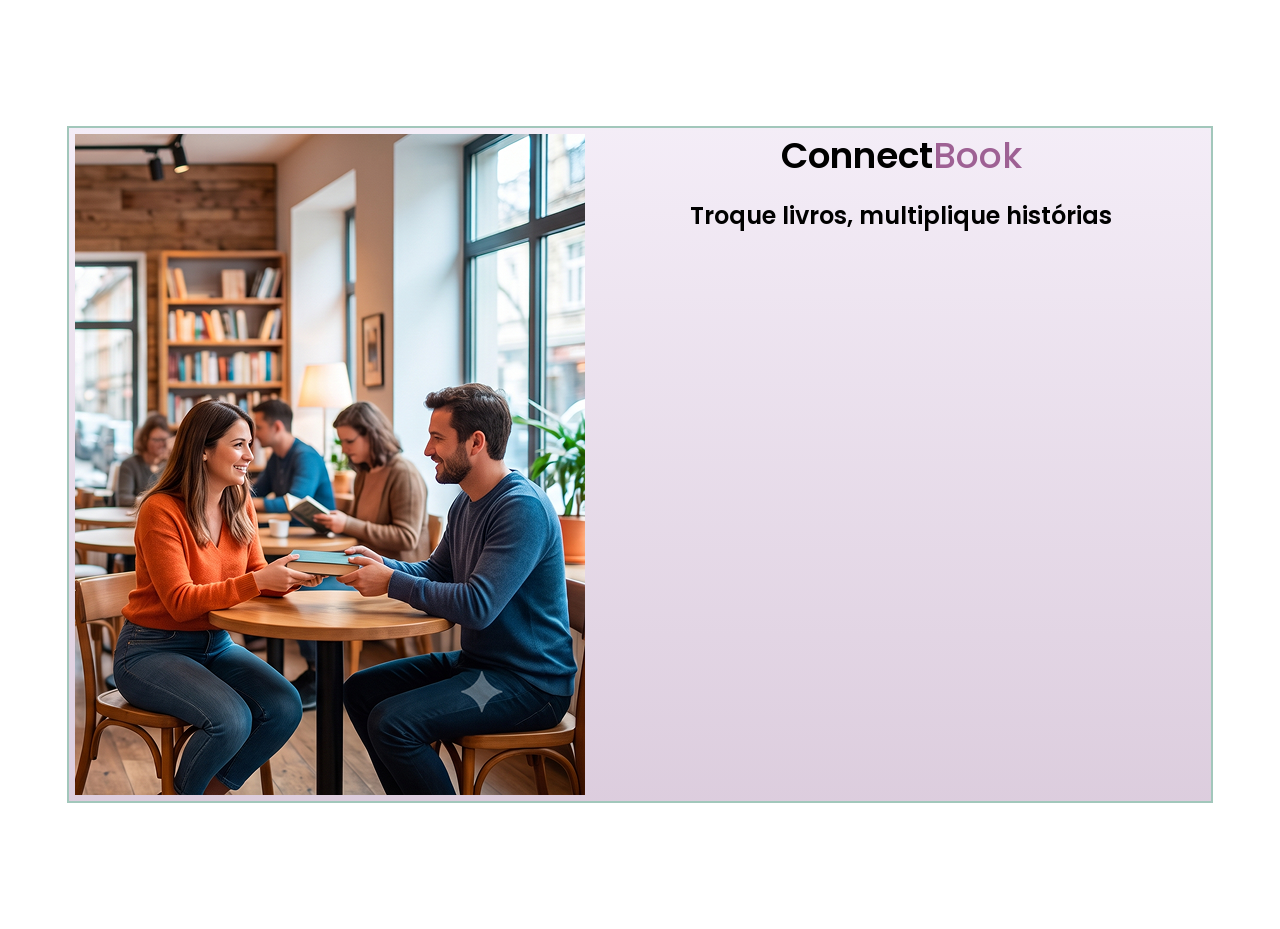
==== login.html @ b801f3ab "login" ====
<!DOCTYPE html>
<html lang="pt-br">
<head>
    <meta charset="UTF-8">
    <meta name="viewport" content="width=device-width, initial-scale=1.0">
    <link rel="stylesheet" href="login.css">
    <title>Área de Login</title>
</head>
<body>

    <main>

         <section class="sessao-imagem">
            <img src="img/tela-login (1).png" alt="Casal Numa Livraria">
         </section>

         <section class="sessao-login">
            <div class="area-titulo">
                <h1>Connect<span>Book</span></h1>
                <h2>Troque livros, multiplique histórias</h2>

            </div>

         </section>
    </main>
    
</body>
</html>
---- login.css ----
@import url(style.css);

main{
    width: 1142px;
    height: 673px;
    border: 2px solid #a2c7bb;
    margin: 14vh auto;
    background-image: linear-gradient(rgb(218, 195, 229, 30%), rgb(140, 90, 145, 30%));
    display: flex;
}

.sessao-imagem{
    width: 522px;
    height: 673px;
    display: flex;
    justify-content: center;
    align-items: center;
}

.sessao-login{
    height: 673px;
    width: 620px;
}

.area-titulo{
    text-align: center;
}

.area-titulo h1, span{
    font-size: 36px;
    padding-bottom: 5px;

}

.area-titulo h2{
    font-size: 24px;

}
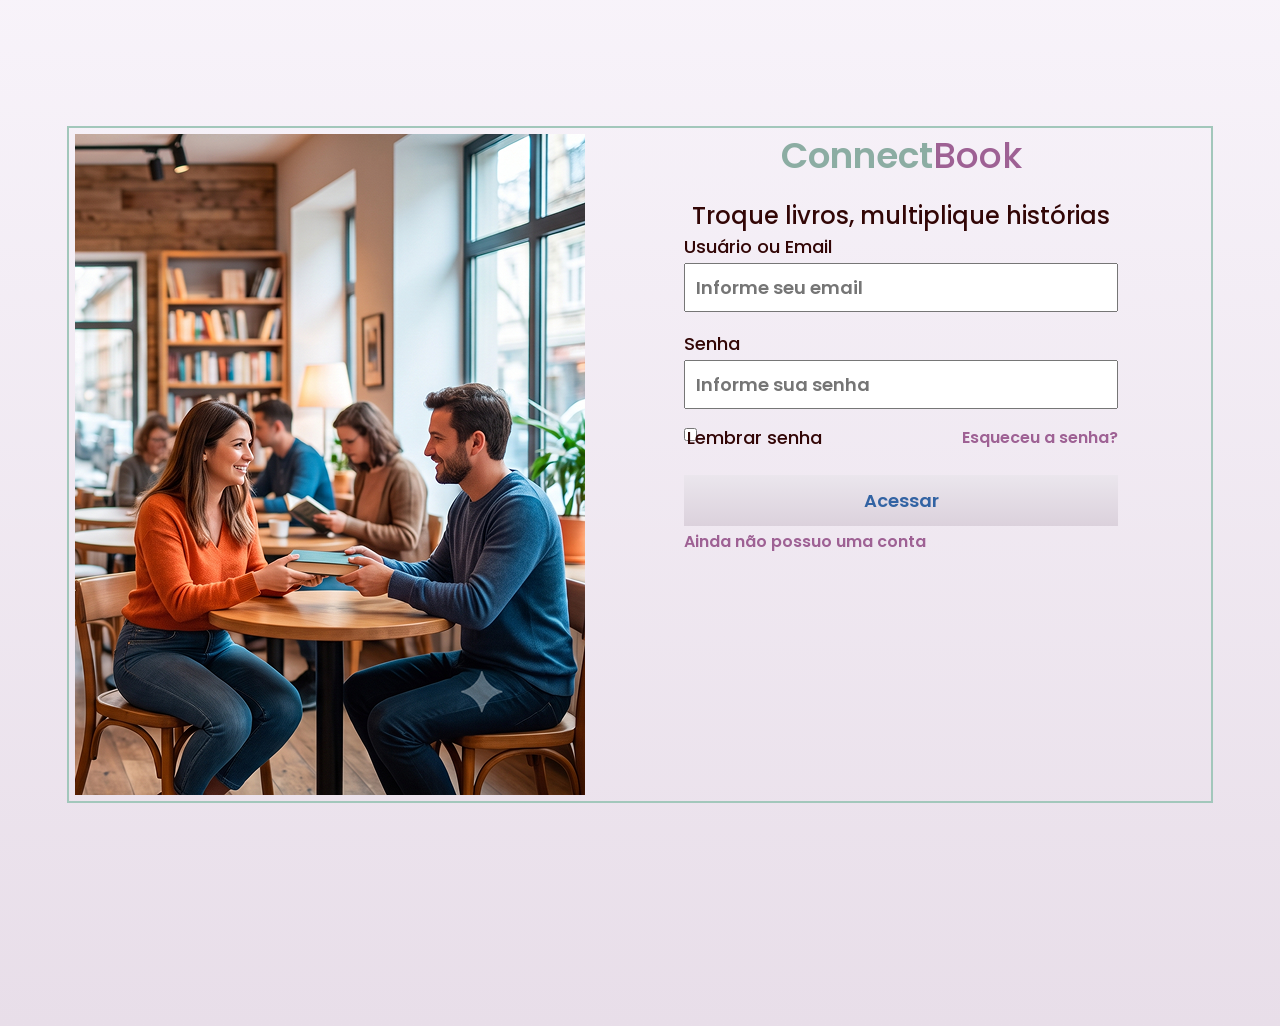
==== commit caecd66c: "acesso" ====
--- a/login.html
+++ b/login.html
@@ -18,8 +18,27 @@
             <div class="area-titulo">
                 <h1>Connect<span>Book</span></h1>
                 <h2>Troque livros, multiplique histórias</h2>
+            </div>
 
-            </div>
+            <form action="#" method="post" id="form-login">
+
+                <label for="email"> Usuário ou Email</label>
+                <input type="text" id="email" placeholder="Informe seu email">
+
+                <label for="senha"> Senha </label>
+                <input type="password" id="senha" placeholder="Informe sua senha">
+
+                <div class="links-senha"> 
+                    <input type="checkbox" id="Lembrar-senha">
+                    <label for="lembrar-senha"> Lembrar senha</label>
+
+                    <a href="#" id="link-esqueceu-senha">Esqueceu a senha?</a>
+                </div>
+
+                <button id="btn-acessar"> Acessar </button>
+                <a href="#" id="link-não-conta"> Ainda não possuo uma conta</a>
+
+            </form>
 
          </section>
     </main>
--- a/login.css
+++ b/login.css
@@ -1,11 +1,19 @@
 @import url(style.css);
+
+body{
+    background-image: linear-gradient(rgb(218, 195, 229, 20%), rgb(140, 90, 145, 20%) );
+    width: 100vw;
+    height: 100vh;
+    margin: 0;
+    padding: 0;
+    margin-top: 0;
+}
 
 main{
     width: 1142px;
     height: 673px;
     border: 2px solid #a2c7bb;
     margin: 14vh auto;
-    background-image: linear-gradient(rgb(218, 195, 229, 30%), rgb(140, 90, 145, 30%));
     display: flex;
 }
 
@@ -20,6 +28,9 @@
 .sessao-login{
     height: 673px;
     width: 620px;
+    display: flex;
+    flex-direction: column;
+    align-items: center;
 }
 
 .area-titulo{
@@ -29,10 +40,64 @@
 .area-titulo h1, span{
     font-size: 36px;
     padding-bottom: 5px;
+}
 
+.area-titulo h1{
+    color: #8cada3;
+    font-weight: 600;
 }
 
 .area-titulo h2{
     font-size: 24px;
+    color: #320606;
+    font-weight: 500
+}
 
+form{
+    display: flex;
+    flex-direction: column;
+    width: 434px;
+    gap: 3px;
+}
+
+form input{
+    height: 35px;
+    padding: 5px 10px;
+    font-size: 18px;
+    margin-bottom: 5px;
+}
+
+#email{
+    margin-bottom: 15px;
+}
+
+button{
+    margin-top: 15px;
+    padding: 12px;
+    font-size: 18px;
+    background-image: linear-gradient(rgb(218, 195, 229, 20%), rgb(140, 90, 145, 20%) );
+    border: none;
+    color: rgb(50, 99, 163);
+    font-size: 18px;
+}
+form label{
+    color: #320606;
+    font-size: 18px;
+    font-weight: 500;
+}
+
+.links-senha{
+    display: flex;
+    align-items: center;
+    justify-content: space-between;
+    color: #a2c7bb;
+}
+
+.links-senha label{
+    position: relative;
+    right: 75px;
+}
+
+.link-senha label{
+    color: rgb(102, 48, 48);
 }
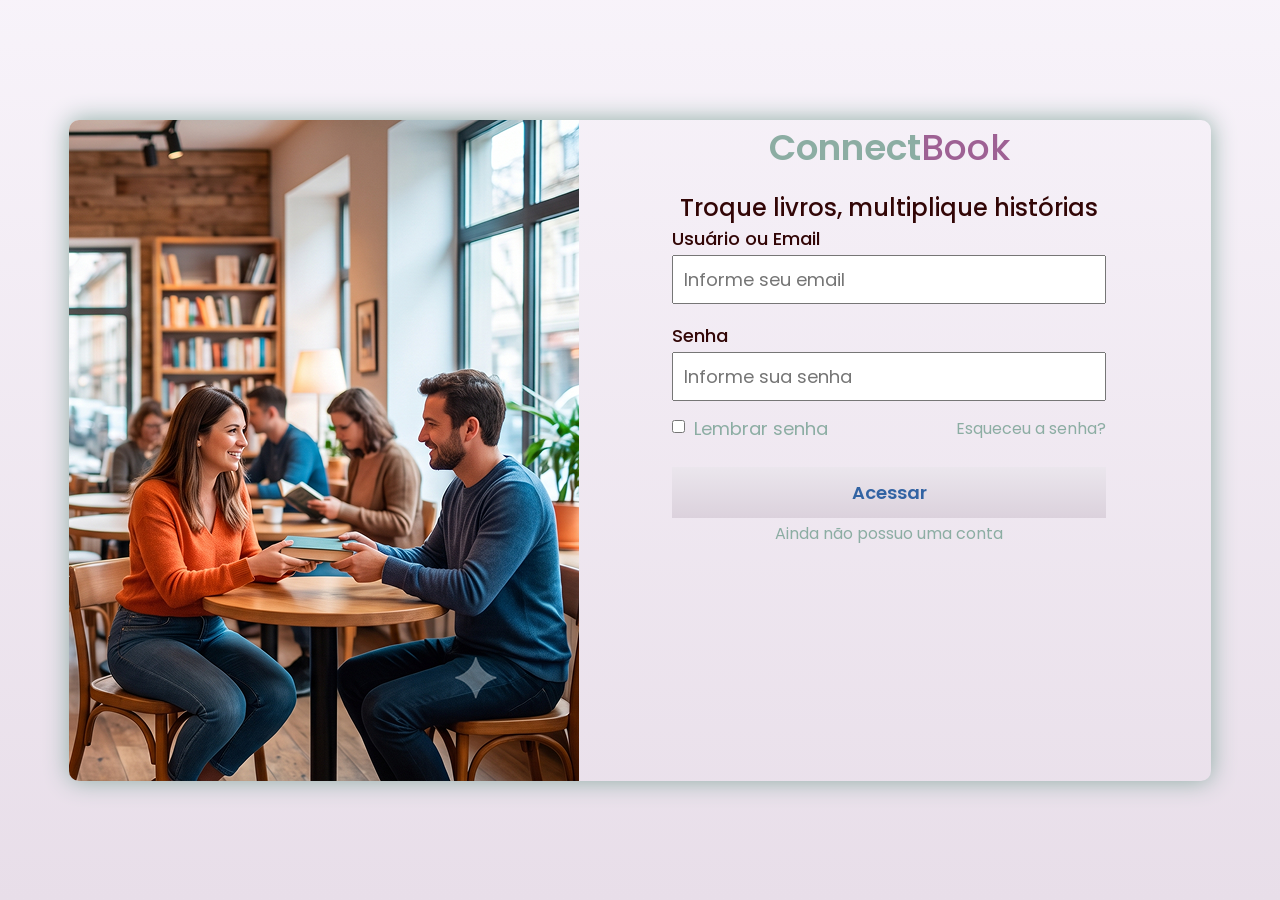
==== commit 41ff8957: "ajustes" ====
--- a/login.html
+++ b/login.html
@@ -36,7 +36,7 @@
                 </div>
 
                 <button id="btn-acessar"> Acessar </button>
-                <a href="#" id="link-não-conta"> Ainda não possuo uma conta</a>
+                <a href="#" id="link-nao-conta"> Ainda não possuo uma conta</a>
 
             </form>
 
--- a/login.css
+++ b/login.css
@@ -7,22 +7,29 @@
     margin: 0;
     padding: 0;
     margin-top: 0;
+    display: flex;
+    justify-content: center;
+    align-items: center;
 }
 
 main{
     width: 1142px;
-    height: 673px;
-    border: 2px solid #a2c7bb;
-    margin: 14vh auto;
+    height: 661px;
     display: flex;
+    box-shadow: 0 0 25px #8cada3;
+    border-radius: 10px;
 }
 
 .sessao-imagem{
-    width: 522px;
-    height: 673px;
+    width: 510px;
+    height: 661px;
     display: flex;
     justify-content: center;
     align-items: center;
+}
+
+.sessao-imagem img{
+    border-radius: 10px 0 0 10px;
 }
 
 .sessao-login{
@@ -95,9 +102,20 @@
 
 .links-senha label{
     position: relative;
-    right: 75px;
+    right: 60px;
+    color: rgb(102, 48, 48);
 }
 
-.link-senha label{
-    color: rgb(102, 48, 48);
+.links-senha label, input, a{
+    color: #8cada3;
+    font-weight: 400;
+}
+
+section a:hover{
+    color: #500505;
+    font-weight: 500;
+}
+
+#link-nao-conta{
+    text-align: center;
 }
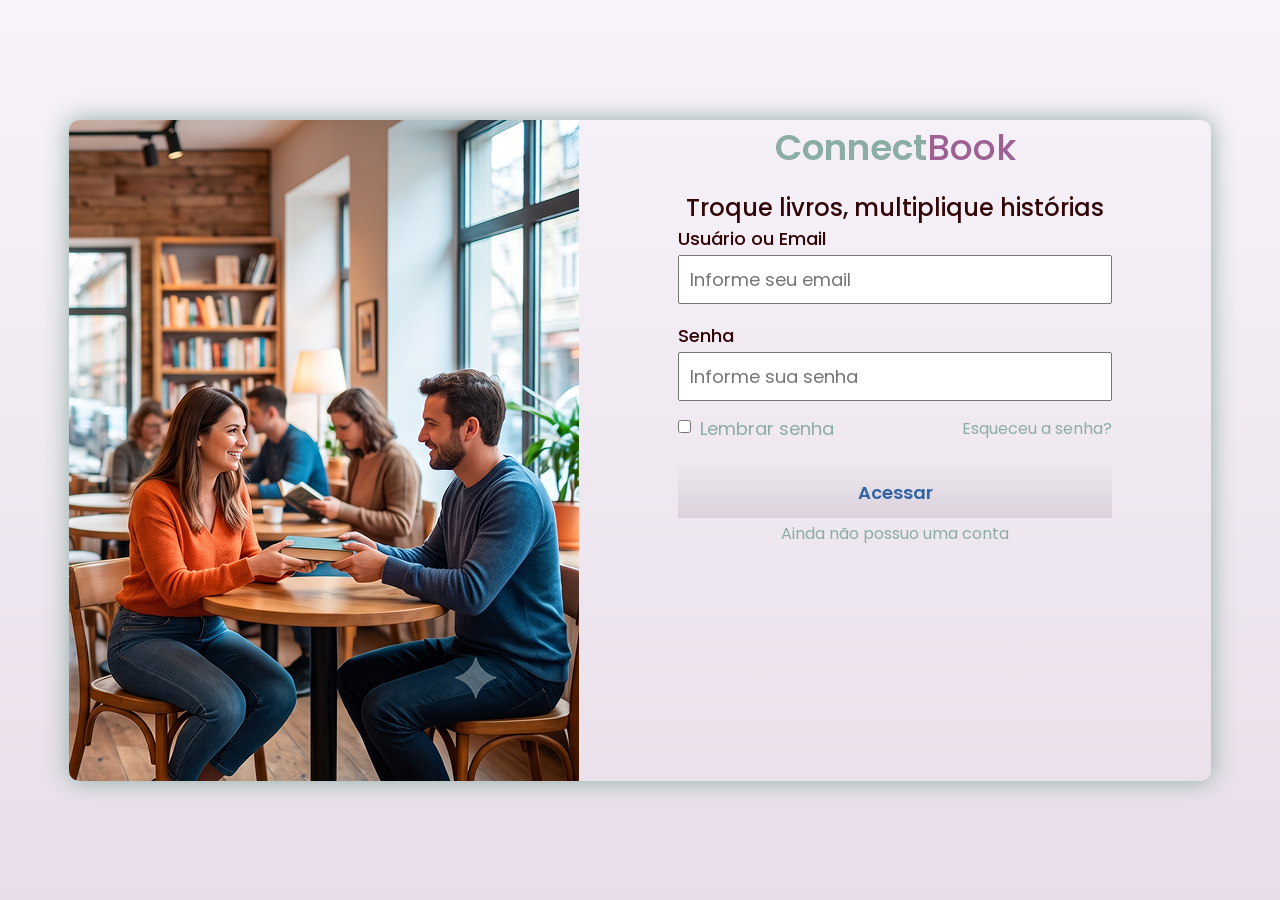
==== commit a16da41c: "cadastro" ====
--- a/login.html
+++ b/login.html
@@ -22,7 +22,7 @@
 
             <form action="#" method="post" id="form-login">
 
-                <label for="email"> Usuário ou Email</label>
+                <label for="email">Usuário ou Email</label>
                 <input type="text" id="email" placeholder="Informe seu email">
 
                 <label for="senha"> Senha </label>
@@ -36,7 +36,7 @@
                 </div>
 
                 <button id="btn-acessar"> Acessar </button>
-                <a href="#" id="link-nao-conta"> Ainda não possuo uma conta</a>
+                <a href="cadastro.html" id="link-nao-conta"> Ainda não possuo uma conta</a>
 
             </form>
 
--- a/login.css
+++ b/login.css
@@ -33,8 +33,8 @@
 }
 
 .sessao-login{
-    height: 673px;
-    width: 620px;
+    height: 661px;
+    width: 632px;
     display: flex;
     flex-direction: column;
     align-items: center;
